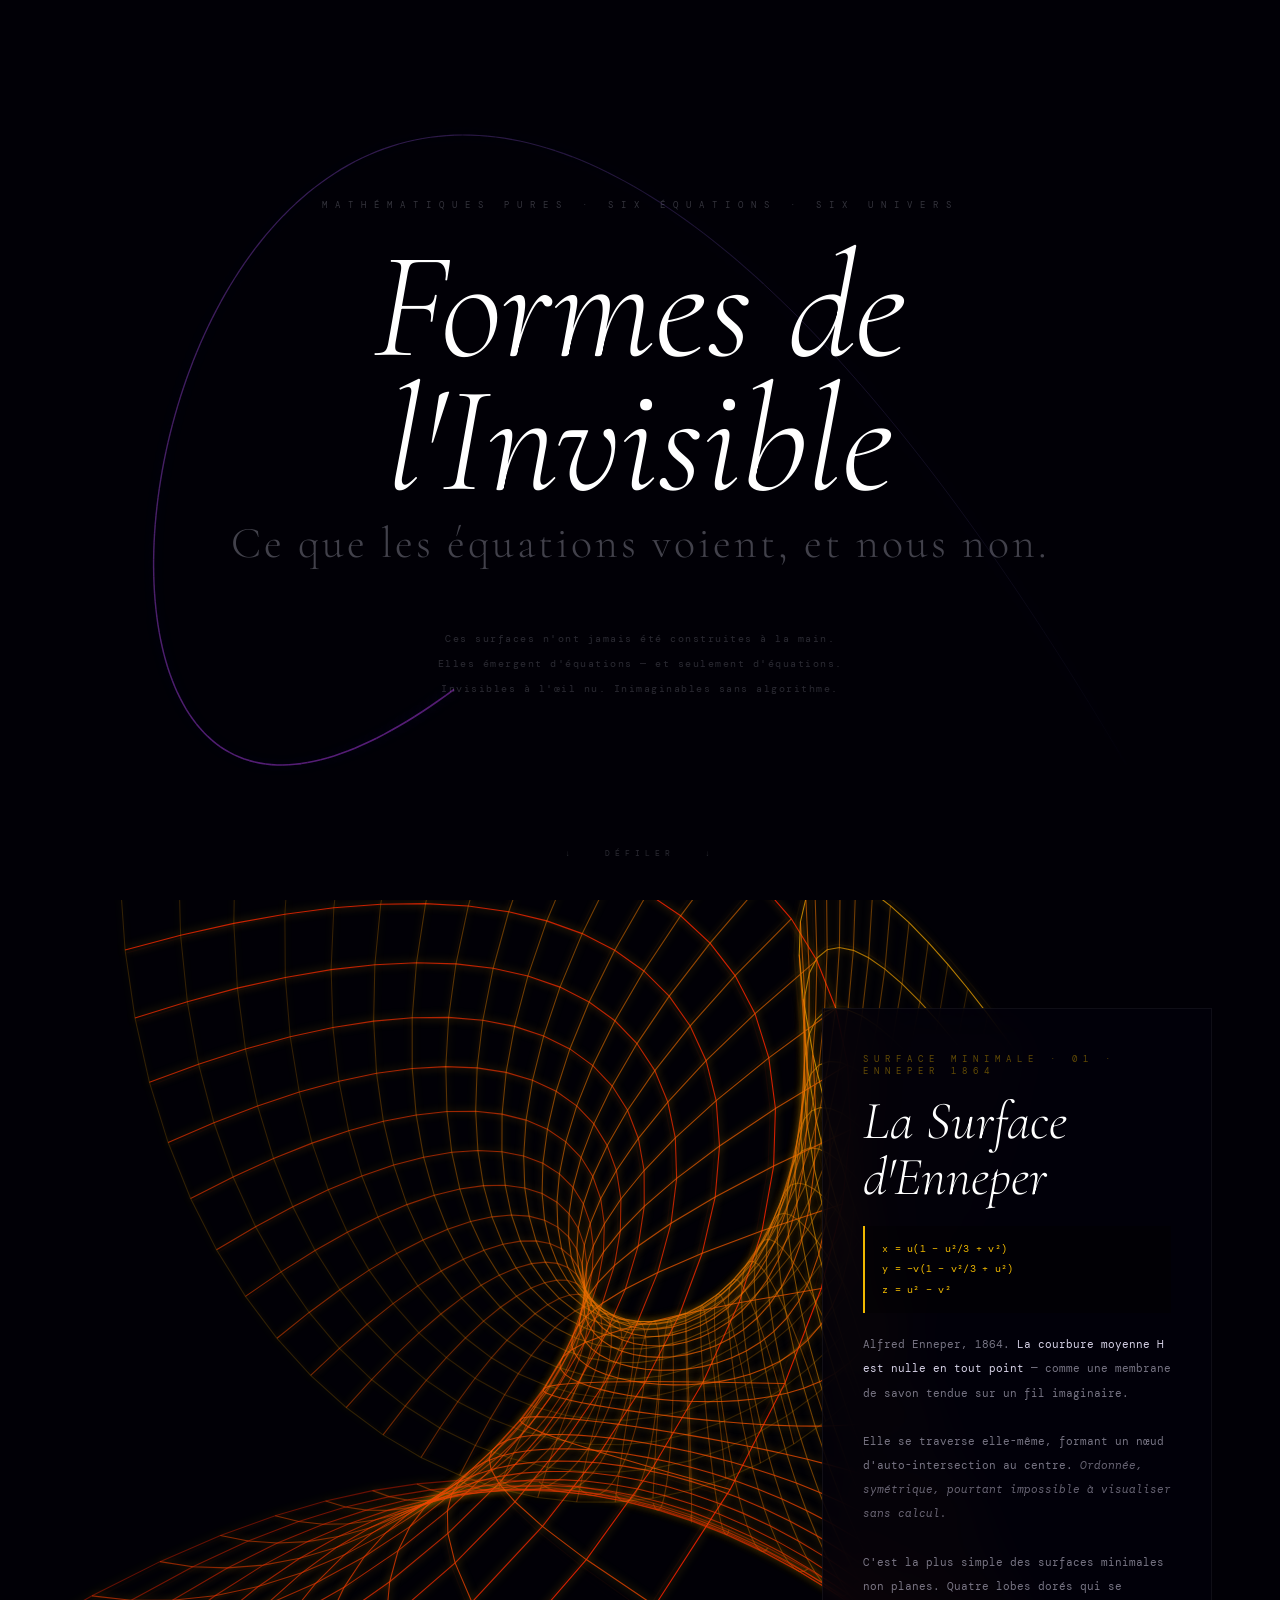
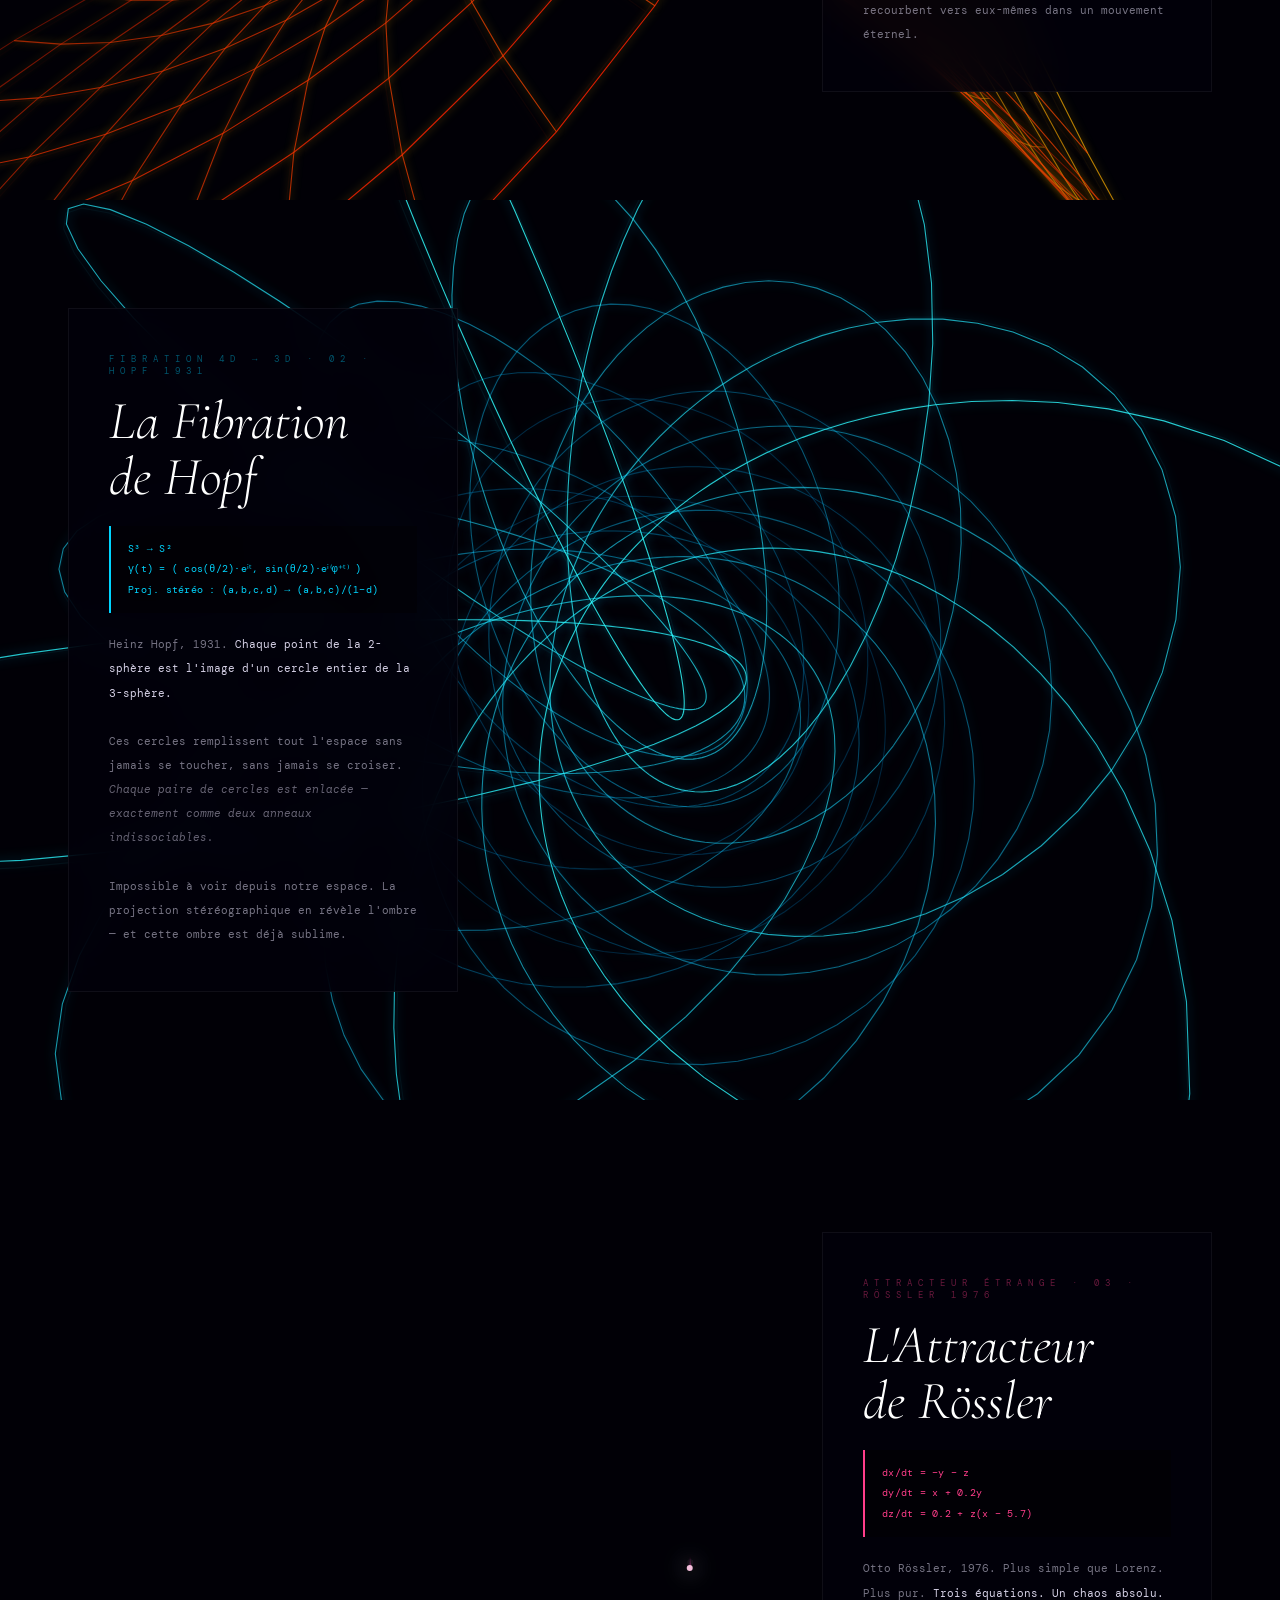
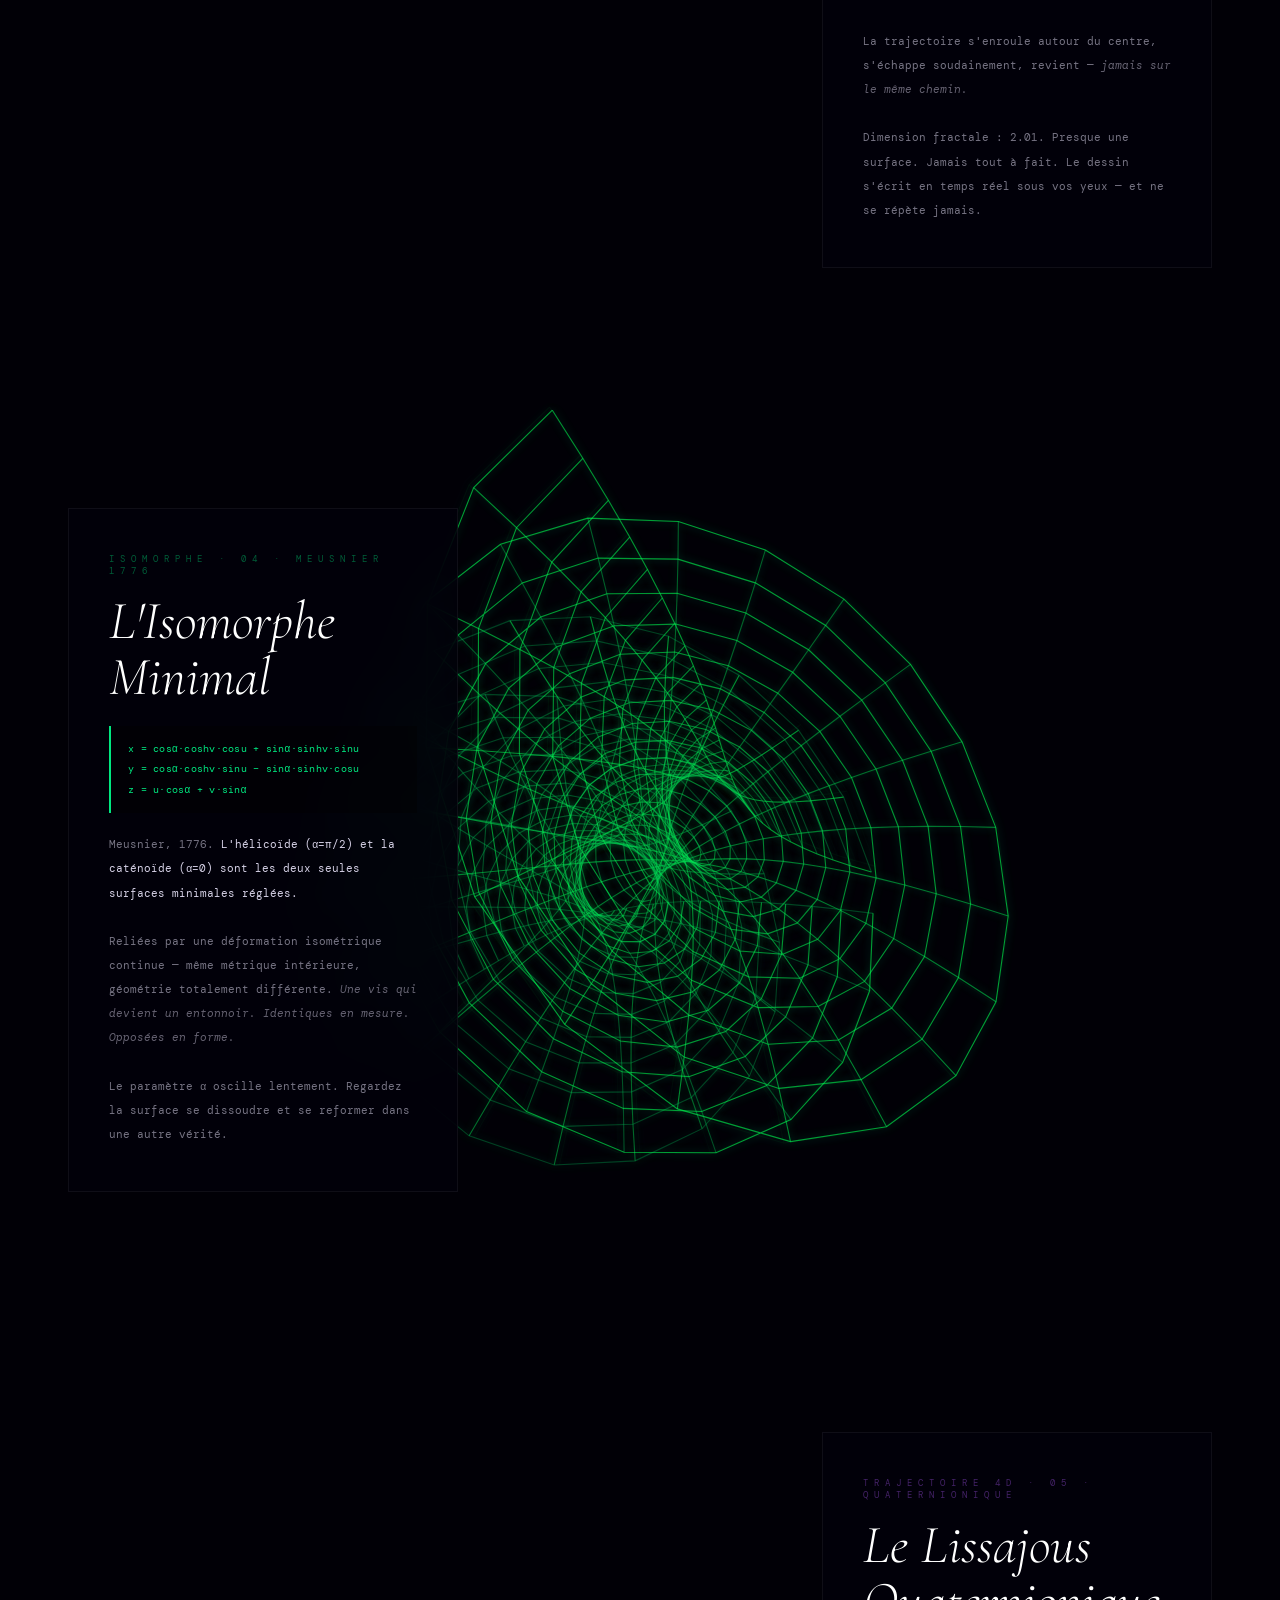
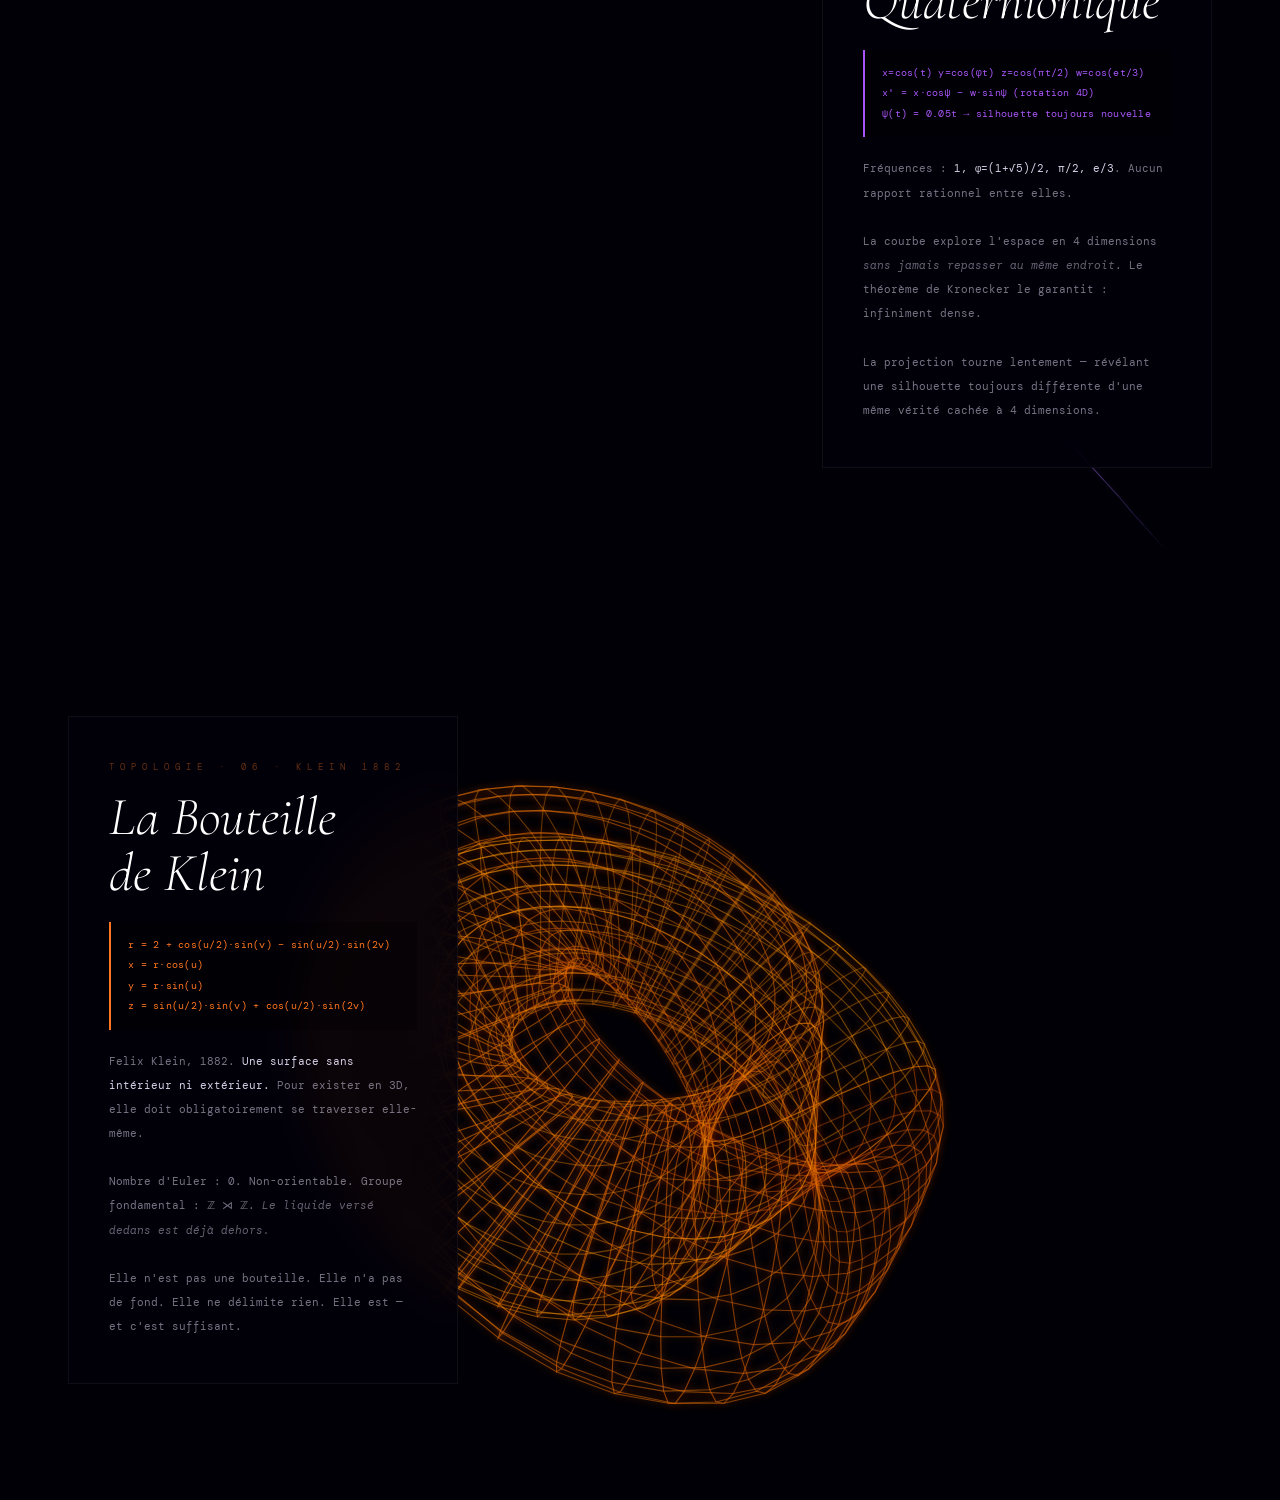
==== formes-de-linvisible/index.html @ 63be2f5f "Ajout de la page Formes de l'Invisible Six surfaces et attracteurs générés par équations, en HTML/ca" ====
<!DOCTYPE html>
<html lang="fr">
<head>
<meta charset="UTF-8">
<meta name="viewport" content="width=device-width, initial-scale=1.0">
<title>Formes de l'Invisible — Équations Pures</title>
<style>
@import url('https://fonts.googleapis.com/css2?family=Cormorant+Garamond:ital,wght@0,300;0,400;1,300;1,400&family=DM+Mono:wght@300;400&display=swap');

*,*::before,*::after{margin:0;padding:0;box-sizing:border-box;}
html{scroll-behavior:smooth;scroll-snap-type:y mandatory;}
body{background:#020007;color:#ede8ff;font-family:'DM Mono',monospace;overflow-x:hidden;}

.s{
  height:100vh;min-height:600px;
  position:relative;display:flex;align-items:center;
  overflow:hidden;scroll-snap-align:start;
}
.s canvas{position:absolute;inset:0;width:100%;height:100%;display:block;}

.panel{
  position:relative;z-index:10;
  width:min(390px,calc(100vw - 48px));
  padding:44px 40px;margin:60px 68px;
  background:rgba(2,0,10,0.80);
  backdrop-filter:blur(22px);-webkit-backdrop-filter:blur(22px);
  border:1px solid rgba(255,255,255,0.055);
}
.s:nth-child(even) .panel{margin-left:auto;}

.pnum{font-size:9px;letter-spacing:6px;text-transform:uppercase;margin-bottom:16px;opacity:.4;}
.ptitle{
  font-family:'Cormorant Garamond',serif;
  font-size:clamp(34px,4.2vw,56px);
  font-style:italic;font-weight:300;
  line-height:1.05;margin-bottom:20px;color:#fff;
}
.peq{
  font-size:10px;line-height:2.05;padding:13px 17px;
  border-left:2.5px solid;margin-bottom:20px;
  background:rgba(0,0,0,.38);letter-spacing:.25px;white-space:pre-line;
}
.pdesc{font-size:10.5px;line-height:2.3;color:rgba(237,232,255,.5);}
.pdesc strong{color:rgba(237,232,255,.9);font-weight:400;}
.pdesc em{font-style:italic;opacity:.85;}

/* HERO */
#hero{
  height:100vh;display:flex;flex-direction:column;
  align-items:center;justify-content:center;
  text-align:center;scroll-snap-align:start;
}
#hero canvas{position:absolute;inset:0;width:100%;height:100%;}
.hi{position:relative;z-index:10;padding:0 24px;}
.hpre{font-size:9px;letter-spacing:8px;text-transform:uppercase;color:rgba(237,232,255,.22);margin-bottom:30px;}
.ht1{
  font-family:'Cormorant Garamond',serif;
  font-size:clamp(72px,13vw,152px);
  font-style:italic;font-weight:300;line-height:.88;color:#fff;margin-bottom:8px;
}
.ht2{
  font-family:'Cormorant Garamond',serif;
  font-size:clamp(20px,3.5vw,44px);
  font-weight:300;color:rgba(237,232,255,.28);margin-bottom:56px;letter-spacing:3px;
}
.hsub{font-size:10px;letter-spacing:1.5px;color:rgba(237,232,255,.18);line-height:2.5;}
.hscroll{
  position:absolute;bottom:42px;
  font-size:8px;letter-spacing:5px;text-transform:uppercase;
  color:rgba(237,232,255,.18);
  animation:sb 3s ease-in-out infinite;
}
@keyframes sb{0%,100%{opacity:.18;transform:translateY(0);}50%{opacity:.35;transform:translateY(7px);}}

@media(max-width:640px){
  .panel{margin:20px;width:calc(100vw - 40px);padding:26px 22px;}
  .s:nth-child(even) .panel{margin-left:20px;}
}
</style>
</head>
<body>

<!-- ═══ HERO ═══ -->
<section id="hero">
  <canvas id="cv0"></canvas>
  <div class="hi">
    <p class="hpre">Mathématiques Pures · Six Équations · Six Univers</p>
    <h1 class="ht1">Formes de<br>l'Invisible</h1>
    <p class="ht2">Ce que les équations voient, et nous non.</p>
    <p class="hsub">
      Ces surfaces n'ont jamais été construites à la main.<br>
      Elles émergent d'équations — et seulement d'équations.<br>
      Invisibles à l'œil nu. Inimaginables sans algorithme.
    </p>
  </div>
  <p class="hscroll">↓ &nbsp; défiler &nbsp; ↓</p>
</section>

<!-- ═══ 01 ENNEPER ═══ -->
<section class="s" style="background:radial-gradient(ellipse 90% 80% at 70% 50%,rgba(45,24,0,.65),#020007)">
  <canvas id="cv1"></canvas>
  <div class="panel">
    <p class="pnum" style="color:#f0b800">Surface Minimale · 01 · Enneper 1864</p>
    <h2 class="ptitle">La Surface<br>d'Enneper</h2>
    <div class="peq" style="border-color:#f0b800;color:#f0b800">x = u(1 − u²/3 + v²)
y = −v(1 − v²/3 + u²)
z = u² − v²</div>
    <p class="pdesc">
      Alfred Enneper, 1864. <strong>La courbure moyenne H est nulle en tout point</strong>
      — comme une membrane de savon tendue sur un fil imaginaire.
      <br><br>
      Elle se traverse elle-même, formant un nœud d'auto-intersection au centre.
      <em>Ordonnée, symétrique, pourtant impossible à visualiser sans calcul.</em>
      <br><br>
      C'est la plus simple des surfaces minimales non planes. Quatre lobes dorés
      qui se recourbent vers eux-mêmes dans un mouvement éternel.
    </p>
  </div>
</section>

<!-- ═══ 02 HOPF ═══ -->
<section class="s" style="background:radial-gradient(ellipse 90% 80% at 30% 50%,rgba(0,25,48,.65),#020007)">
  <canvas id="cv2"></canvas>
  <div class="panel">
    <p class="pnum" style="color:#00d4ff">Fibration 4D → 3D · 02 · Hopf 1931</p>
    <h2 class="ptitle">La Fibration<br>de Hopf</h2>
    <div class="peq" style="border-color:#00d4ff;color:#00d4ff">S³ → S²
γ(t) = ( cos(θ/2)·eⁱᵗ, sin(θ/2)·eⁱ⁽φ⁺ᵗ⁾ )
Proj. stéréo : (a,b,c,d) → (a,b,c)/(1−d)</div>
    <p class="pdesc">
      Heinz Hopf, 1931. <strong>Chaque point de la 2-sphère est l'image
      d'un cercle entier de la 3-sphère.</strong>
      <br><br>
      Ces cercles remplissent tout l'espace sans jamais se toucher,
      sans jamais se croiser. <em>Chaque paire de cercles est enlacée —
      exactement comme deux anneaux indissociables.</em>
      <br><br>
      Impossible à voir depuis notre espace. La projection stéréographique
      en révèle l'ombre — et cette ombre est déjà sublime.
    </p>
  </div>
</section>

<!-- ═══ 03 RÖSSLER ═══ -->
<section class="s" style="background:radial-gradient(ellipse 90% 80% at 70% 50%,rgba(48,0,18,.65),#020007)">
  <canvas id="cv3"></canvas>
  <div class="panel">
    <p class="pnum" style="color:#ff3d8a">Attracteur Étrange · 03 · Rössler 1976</p>
    <h2 class="ptitle">L'Attracteur<br>de Rössler</h2>
    <div class="peq" style="border-color:#ff3d8a;color:#ff3d8a">dx/dt = −y − z
dy/dt = x + 0.2y
dz/dt = 0.2 + z(x − 5.7)</div>
    <p class="pdesc">
      Otto Rössler, 1976. Plus simple que Lorenz. Plus pur.
      <strong>Trois équations. Un chaos absolu.</strong>
      <br><br>
      La trajectoire s'enroule autour du centre, s'échappe soudainement,
      revient — <em>jamais sur le même chemin.</em>
      <br><br>
      Dimension fractale : 2.01. Presque une surface. Jamais tout à fait.
      Le dessin s'écrit en temps réel sous vos yeux — et ne se répète jamais.
    </p>
  </div>
</section>

<!-- ═══ 04 MORPHOSE MINIMALE ═══ -->
<section class="s" style="background:radial-gradient(ellipse 90% 80% at 30% 50%,rgba(0,28,14,.65),#020007)">
  <canvas id="cv4"></canvas>
  <div class="panel">
    <p class="pnum" style="color:#00e880">Isomorphe · 04 · Meusnier 1776</p>
    <h2 class="ptitle">L'Isomorphe<br>Minimal</h2>
    <div class="peq" style="border-color:#00e880;color:#00e880">x = cosα·coshv·cosu + sinα·sinhv·sinu
y = cosα·coshv·sinu − sinα·sinhv·cosu
z = u·cosα + v·sinα</div>
    <p class="pdesc">
      Meusnier, 1776. <strong>L'hélicoïde (α=π/2) et la caténoïde (α=0)
      sont les deux seules surfaces minimales réglées.</strong>
      <br><br>
      Reliées par une déformation isométrique continue — même
      métrique intérieure, géométrie totalement différente.
      <em>Une vis qui devient un entonnoir. Identiques en mesure. Opposées en forme.</em>
      <br><br>
      Le paramètre α oscille lentement. Regardez la surface se dissoudre
      et se reformer dans une autre vérité.
    </p>
  </div>
</section>

<!-- ═══ 05 LISSAJOUS 4D ═══ -->
<section class="s" style="background:radial-gradient(ellipse 90% 80% at 70% 50%,rgba(20,0,48,.65),#020007)">
  <canvas id="cv5"></canvas>
  <div class="panel">
    <p class="pnum" style="color:#a855f7">Trajectoire 4D · 05 · Quaternionique</p>
    <h2 class="ptitle">Le Lissajous<br>Quaternionique</h2>
    <div class="peq" style="border-color:#a855f7;color:#a855f7">x=cos(t)  y=cos(φt)  z=cos(πt/2)  w=cos(et/3)
x' = x·cosψ − w·sinψ  (rotation 4D)
ψ(t) = 0.05t  →  silhouette toujours nouvelle</div>
    <p class="pdesc">
      Fréquences : <strong>1, φ=(1+√5)/2, π/2, e/3</strong>.
      Aucun rapport rationnel entre elles.
      <br><br>
      La courbe explore l'espace en 4 dimensions <em>sans jamais repasser
      au même endroit</em>. Le théorème de Kronecker le garantit : infiniment dense.
      <br><br>
      La projection tourne lentement — révélant une silhouette toujours
      différente d'une même vérité cachée à 4 dimensions.
    </p>
  </div>
</section>

<!-- ═══ 06 KLEIN ═══ -->
<section class="s" style="background:radial-gradient(ellipse 90% 80% at 30% 50%,rgba(44,14,0,.65),#020007)">
  <canvas id="cv6"></canvas>
  <div class="panel">
    <p class="pnum" style="color:#ff7520">Topologie · 06 · Klein 1882</p>
    <h2 class="ptitle">La Bouteille<br>de Klein</h2>
    <div class="peq" style="border-color:#ff7520;color:#ff7520">r = 2 + cos(u/2)·sin(v) − sin(u/2)·sin(2v)
x = r·cos(u)
y = r·sin(u)
z = sin(u/2)·sin(v) + cos(u/2)·sin(2v)</div>
    <p class="pdesc">
      Felix Klein, 1882. <strong>Une surface sans intérieur ni extérieur.</strong>
      Pour exister en 3D, elle doit obligatoirement se traverser elle-même.
      <br><br>
      Nombre d'Euler : 0. Non-orientable. Groupe fondamental : ℤ ⋊ ℤ.
      <em>Le liquide versé dedans est déjà dehors.</em>
      <br><br>
      Elle n'est pas une bouteille. Elle n'a pas de fond. Elle ne délimite rien.
      Elle est — et c'est suffisant.
    </p>
  </div>
</section>

<script>
'use strict';

// ═══════════════════════════════════════════════
//  MATH 3D
// ═══════════════════════════════════════════════
const rx=(p,a)=>{const c=Math.cos(a),s=Math.sin(a);return[p[0],p[1]*c-p[2]*s,p[1]*s+p[2]*c];};
const ry=(p,a)=>{const c=Math.cos(a),s=Math.sin(a);return[p[0]*c+p[2]*s,p[1],-p[0]*s+p[2]*c];};
function prj(p,W,H,fov=420){const sc=fov/(fov-p[2]*.52);return[W*.5+p[0]*sc,H*.5+p[1]*sc,p[2]];}
function clamp(x,a,b){return Math.max(a,Math.min(b,x));}

// ─── surface grid renderer ───────────────────
function drawSurface(ctx,W,H,pts,nu,nv,getColor,fov=420){
  ctx.lineWidth=1.1;
  // horizontal lines
  for(let i=0;i<nu;i++){
    ctx.beginPath();
    let zSum=0;
    for(let j=0;j<nv;j++){
      const[px,py,pz]=prj(pts[i*nv+j],W,H,fov);
      zSum+=pz;
      j===0?ctx.moveTo(px,py):ctx.lineTo(px,py);
    }
    const avg=zSum/nv;
    ctx.strokeStyle=getColor(i/nu,avg);
    ctx.stroke();
  }
  // vertical lines
  for(let j=0;j<nv;j++){
    ctx.beginPath();
    let zSum=0;
    for(let i=0;i<nu;i++){
      const[px,py,pz]=prj(pts[i*nv+j],W,H,fov);
      zSum+=pz;
      i===0?ctx.moveTo(px,py):ctx.lineTo(px,py);
    }
    const avg=zSum/nu;
    ctx.strokeStyle=getColor(j/nv,avg);
    ctx.stroke();
  }
}

// ═══════════════════════════════════════════════
//  VIZ 0 — HERO : nebula de lissajous doux
// ═══════════════════════════════════════════════
const heroState={pts:[],s:0};
function drawHero(ctx,W,H,t){
  ctx.fillStyle='rgba(2,0,7,.92)';ctx.fillRect(0,0,W,H);
  const phi=(1+Math.sqrt(5))/2;
  const dt=0.018;
  for(let k=0;k<4;k++){
    heroState.s+=dt;
    const s=heroState.s;
    const x=Math.cos(s)*W*.38+W*.5;
    const y=Math.cos(phi*s)*H*.35+H*.5;
    heroState.pts.push([x,y]);
    if(heroState.pts.length>1800)heroState.pts.shift();
  }
  if(heroState.pts.length<2)return;
  ctx.save();
  ctx.shadowBlur=14;ctx.shadowColor='rgba(120,80,255,.6)';
  for(let i=1;i<heroState.pts.length;i++){
    const alpha=i/heroState.pts.length;
    ctx.beginPath();
    ctx.moveTo(heroState.pts[i-1][0],heroState.pts[i-1][1]);
    ctx.lineTo(heroState.pts[i][0],heroState.pts[i][1]);
    ctx.strokeStyle=`rgba(${Math.floor(100+80*Math.sin(i*.01))},${Math.floor(60+60*Math.cos(i*.007))},${Math.floor(200+55*Math.sin(i*.013))},${alpha*.55})`;
    ctx.lineWidth=.7+alpha*1.0;
    ctx.stroke();
  }
  ctx.restore();
  // faint title hint: nothing, let CSS text shine
}

// ═══════════════════════════════════════════════
//  VIZ 1 — ENNEPER
// ═══════════════════════════════════════════════
function drawEnneper(ctx,W,H,t){
  ctx.fillStyle='rgba(2,0,7,.93)';ctx.fillRect(0,0,W,H);
  const n=34,sc=Math.min(W,H)*.135;
  const pts=[];
  for(let i=0;i<n;i++){
    for(let j=0;j<n;j++){
      const u=-1.78+(i/(n-1))*3.56;
      const v=-1.78+(j/(n-1))*3.56;
      let p=[
        sc*(u-u*u*u/3+u*v*v),
        sc*(-(v-v*v*v/3+v*u*u)),
        sc*(u*u-v*v)
      ];
      p=ry(p,t*.22);p=rx(p,t*.12+.4);
      pts.push(p);
    }
  }
  ctx.save();ctx.shadowBlur=9;ctx.shadowColor='rgba(240,184,0,.7)';
  function enColor(k,z){
    const d=clamp((z+sc*2)/(sc*4),.05,1);
    const b=Math.floor(30+140*k);
    return`rgba(240,${b},0,${.15+.75*d})`;
  }
  drawSurface(ctx,W,H,pts,n,n,enColor);
  ctx.restore();
}

// ═══════════════════════════════════════════════
//  VIZ 2 — HOPF FIBRATION
// ═══════════════════════════════════════════════
function drawHopf(ctx,W,H,t){
  ctx.fillStyle='rgba(2,0,7,.93)';ctx.fillRect(0,0,W,H);
  const N_fib=26, N_pts=90;
  const sc=Math.min(W,H)*.26;
  const goldenA=2.39996;
  ctx.save();
  ctx.shadowBlur=11;ctx.shadowColor='rgba(0,210,255,.65)';
  ctx.lineWidth=1.1;
  for(let fi=0;fi<N_fib;fi++){
    const theta=.45+(fi/(N_fib-1))*1.65;  // θ ∈ [0.45, 2.1]
    const phi_base=fi*goldenA;
    const cHalf=Math.cos(theta*.5), sHalf=Math.sin(theta*.5);
    const frac=fi/(N_fib-1); // 0..1
    const r=Math.floor(0+50*frac);
    const g=Math.floor(170+85*frac);
    const b=255;
    ctx.beginPath();
    let first=true;
    for(let pi=0;pi<=N_pts;pi++){
      const tp=pi/N_pts*Math.PI*2;
      const a=cHalf*Math.cos(tp);
      const bv=cHalf*Math.sin(tp);
      const c=sHalf*Math.cos(phi_base+tp);
      const d=sHalf*Math.sin(phi_base+tp);
      const denom=1-d;
      if(Math.abs(denom)<.02)continue;
      let p=[a/denom*sc, bv/denom*sc, c/denom*sc];
      p=ry(p,t*.18);p=rx(p,t*.11+.3);
      const[px,py,pz]=prj(p,W,H,500);
      const depth=clamp((pz+sc*3)/(sc*6),.05,1);
      if(first){ctx.moveTo(px,py);first=false;}else ctx.lineTo(px,py);
    }
    ctx.strokeStyle=`rgba(${r},${g},${b},${.2+.65*(fi/N_fib)})`;
    ctx.stroke();
  }
  ctx.restore();
}

// ═══════════════════════════════════════════════
//  VIZ 3 — RÖSSLER
// ═══════════════════════════════════════════════
const rosslerState={x:1,y:0,z:0,pts:[]};
function drawRossler(ctx,W,H,t){
  ctx.fillStyle='rgba(2,0,7,.93)';ctx.fillRect(0,0,W,H);
  const rs=rosslerState;
  const sc=Math.min(W,H)*.065;
  const dt=0.015;
  for(let k=0;k<7;k++){
    const{x,y,z}=rs;
    rs.x+=(-y-z)*dt;
    rs.y+=(x+.2*y)*dt;
    rs.z+=(.2+z*(x-5.7))*dt;
    let p=[rs.x*sc, rs.y*sc, rs.z*sc];
    p=ry(p,.5);p=rx(p,.25);
    rs.pts.push(p);
    if(rs.pts.length>2600)rs.pts.shift();
  }
  if(rs.pts.length<2)return;
  ctx.save();
  ctx.lineWidth=1.1;
  ctx.shadowBlur=12;ctx.shadowColor='rgba(255,50,130,.7)';
  for(let i=1;i<rs.pts.length;i++){
    const alpha=i/rs.pts.length;
    const[px,py]=prj(rs.pts[i],W,H,500);
    const[ppx,ppy]=prj(rs.pts[i-1],W,H,500);
    ctx.beginPath();
    ctx.moveTo(ppx,ppy);ctx.lineTo(px,py);
    const hue=320+40*Math.sin(i*.0025);
    ctx.strokeStyle=`hsla(${hue},100%,60%,${.08+.82*alpha*alpha})`;
    ctx.stroke();
  }
  // draw last segment tip bright
  const tip=rs.pts[rs.pts.length-1];
  const[tx,ty]=prj(tip,W,H,500);
  ctx.shadowBlur=22;ctx.shadowColor='#fff';
  ctx.beginPath();ctx.arc(tx,ty,3,0,Math.PI*2);
  ctx.fillStyle='rgba(255,200,230,.95)';ctx.fill();
  ctx.restore();
}

// ═══════════════════════════════════════════════
//  VIZ 4 — HÉLICOÏDE ↔ CATÉNOÏDE
// ═══════════════════════════════════════════════
function drawMinimal(ctx,W,H,t){
  ctx.fillStyle='rgba(2,0,7,.93)';ctx.fillRect(0,0,W,H);
  const n=32,sc=Math.min(W,H)*.09;
  const alpha=(Math.sin(t*.32)*.5+.5)*Math.PI*.5; // 0 → π/2
  const pts=[];
  for(let i=0;i<n;i++){
    for(let j=0;j<n;j++){
      const u=-Math.PI*1.6+(i/(n-1))*Math.PI*3.2;
      const v=-2+(j/(n-1))*4;
      const ca=Math.cos(alpha),sa=Math.sin(alpha);
      const ch=Math.cosh(v),sh=Math.sinh(v);
      let p=[
        sc*(ca*ch*Math.cos(u)+sa*sh*Math.sin(u)),
        sc*(ca*ch*Math.sin(u)-sa*sh*Math.cos(u)),
        sc*(u*ca+v*sa)
      ];
      p=ry(p,t*.28);p=rx(p,t*.1+.2);
      pts.push(p);
    }
  }
  ctx.save();ctx.shadowBlur=9;ctx.shadowColor='rgba(0,230,120,.65)';
  function minColor(k,z){
    const d=clamp((z+sc*5)/(sc*10),.05,1);
    const g=Math.floor(170+85*k);
    return`rgba(0,${g},80,${.12+.72*d})`;
  }
  drawSurface(ctx,W,H,pts,n,n,minColor,500);
  ctx.restore();
}

// ═══════════════════════════════════════════════
//  VIZ 5 — LISSAJOUS QUATERNIONIQUE
// ═══════════════════════════════════════════════
const lissState={pts:[],s:0};
function drawLissajous(ctx,W,H,t){
  ctx.fillStyle='rgba(2,0,7,.93)';ctx.fillRect(0,0,W,H);
  const phi=(1+Math.sqrt(5))*.5;
  const sc=Math.min(W,H)*.36;
  const dt=.045;
  const psi=t*.045; // 4D rotation angle
  for(let k=0;k<5;k++){
    lissState.s+=dt;
    const s=lissState.s;
    const x=Math.cos(s);
    const y=Math.cos(phi*s);
    const z=Math.cos(Math.PI*.5*s);
    const w=Math.cos(Math.E/3*s);
    // rotate in (x,w) plane
    const xp=x*Math.cos(psi)-w*Math.sin(psi);
    let p=[xp*sc,y*sc,z*sc];
    p=ry(p,t*.18);p=rx(p,t*.08);
    lissState.pts.push(p);
    if(lissState.pts.length>2800)lissState.pts.shift();
  }
  if(lissState.pts.length<2)return;
  ctx.save();ctx.lineWidth=1.1;
  ctx.shadowBlur=10;ctx.shadowColor='rgba(168,85,247,.7)';
  for(let i=1;i<lissState.pts.length;i++){
    const alpha=i/lissState.pts.length;
    const[px,py]=prj(lissState.pts[i],W,H,500);
    const[ppx,ppy]=prj(lissState.pts[i-1],W,H,500);
    ctx.beginPath();ctx.moveTo(ppx,ppy);ctx.lineTo(px,py);
    const hue=260+60*Math.sin(i*.003);
    ctx.strokeStyle=`hsla(${hue},80%,68%,${.05+.75*alpha*alpha})`;
    ctx.stroke();
  }
  ctx.restore();
}

// ═══════════════════════════════════════════════
//  VIZ 6 — BOUTEILLE DE KLEIN
// ═══════════════════════════════════════════════
function drawKlein(ctx,W,H,t){
  ctx.fillStyle='rgba(2,0,7,.93)';ctx.fillRect(0,0,W,H);
  const n=44,sc=Math.min(W,H)*.115;
  const pts=[];
  for(let i=0;i<n;i++){
    for(let j=0;j<n;j++){
      const u=(i/(n-1))*Math.PI*2;
      const v=(j/(n-1))*Math.PI*2;
      const cu2=Math.cos(u*.5),su2=Math.sin(u*.5);
      const sv=Math.sin(v),s2v=Math.sin(2*v);
      const r=2+cu2*sv-su2*s2v;
      let p=[
        sc*r*Math.cos(u),
        sc*r*Math.sin(u),
        sc*(su2*sv+cu2*s2v)
      ];
      p=ry(p,t*.22);p=rx(p,t*.13+.5);
      pts.push(p);
    }
  }
  ctx.save();ctx.shadowBlur=9;ctx.shadowColor='rgba(255,117,32,.65)';
  function kleinColor(k,z){
    const d=clamp((z+sc*3.5)/(sc*7),.05,1);
    const rr=Math.floor(200+55*k);
    const gg=Math.floor(80+80*k);
    return`rgba(${rr},${gg},0,${.1+.75*d})`;
  }
  drawSurface(ctx,W,H,pts,n,n,kleinColor);
  ctx.restore();
}

// ═══════════════════════════════════════════════
//  ANIMATION LOOP
// ═══════════════════════════════════════════════
const vizMap={
  cv0:drawHero,cv1:drawEnneper,cv2:drawHopf,
  cv3:drawRossler,cv4:drawMinimal,cv5:drawLissajous,cv6:drawKlein
};
const active=new Set();

// Init canvas sizes
function sizeCanvas(cv){
  const dpr=window.devicePixelRatio||1;
  const W=cv.offsetWidth,H=cv.offsetHeight;
  if(!W||!H)return false;
  if(cv.width!==W*dpr||cv.height!==H*dpr){cv.width=W*dpr;cv.height=H*dpr;}
  return true;
}

// IntersectionObserver
const io=new IntersectionObserver(entries=>{
  entries.forEach(e=>{
    if(e.isIntersecting)active.add(e.target.id);
    else active.delete(e.target.id);
  });
},{threshold:.05});

Object.keys(vizMap).forEach(id=>{
  const cv=document.getElementById(id);
  if(cv)io.observe(cv);
});

let globalT=0,lastTs=0;
function loop(ts){
  const dt=Math.min((ts-lastTs)/1000,.05);
  lastTs=ts;globalT+=dt;
  active.forEach(id=>{
    const cv=document.getElementById(id);
    if(!cv||!sizeCanvas(cv))return;
    const dpr=window.devicePixelRatio||1;
    const W=cv.offsetWidth,H=cv.offsetHeight;
    const ctx=cv.getContext('2d');
    ctx.setTransform(dpr,0,0,dpr,0,0);
    vizMap[id](ctx,W,H,globalT);
  });
  requestAnimationFrame(loop);
}
requestAnimationFrame(loop);
</script>
</body>
</html>
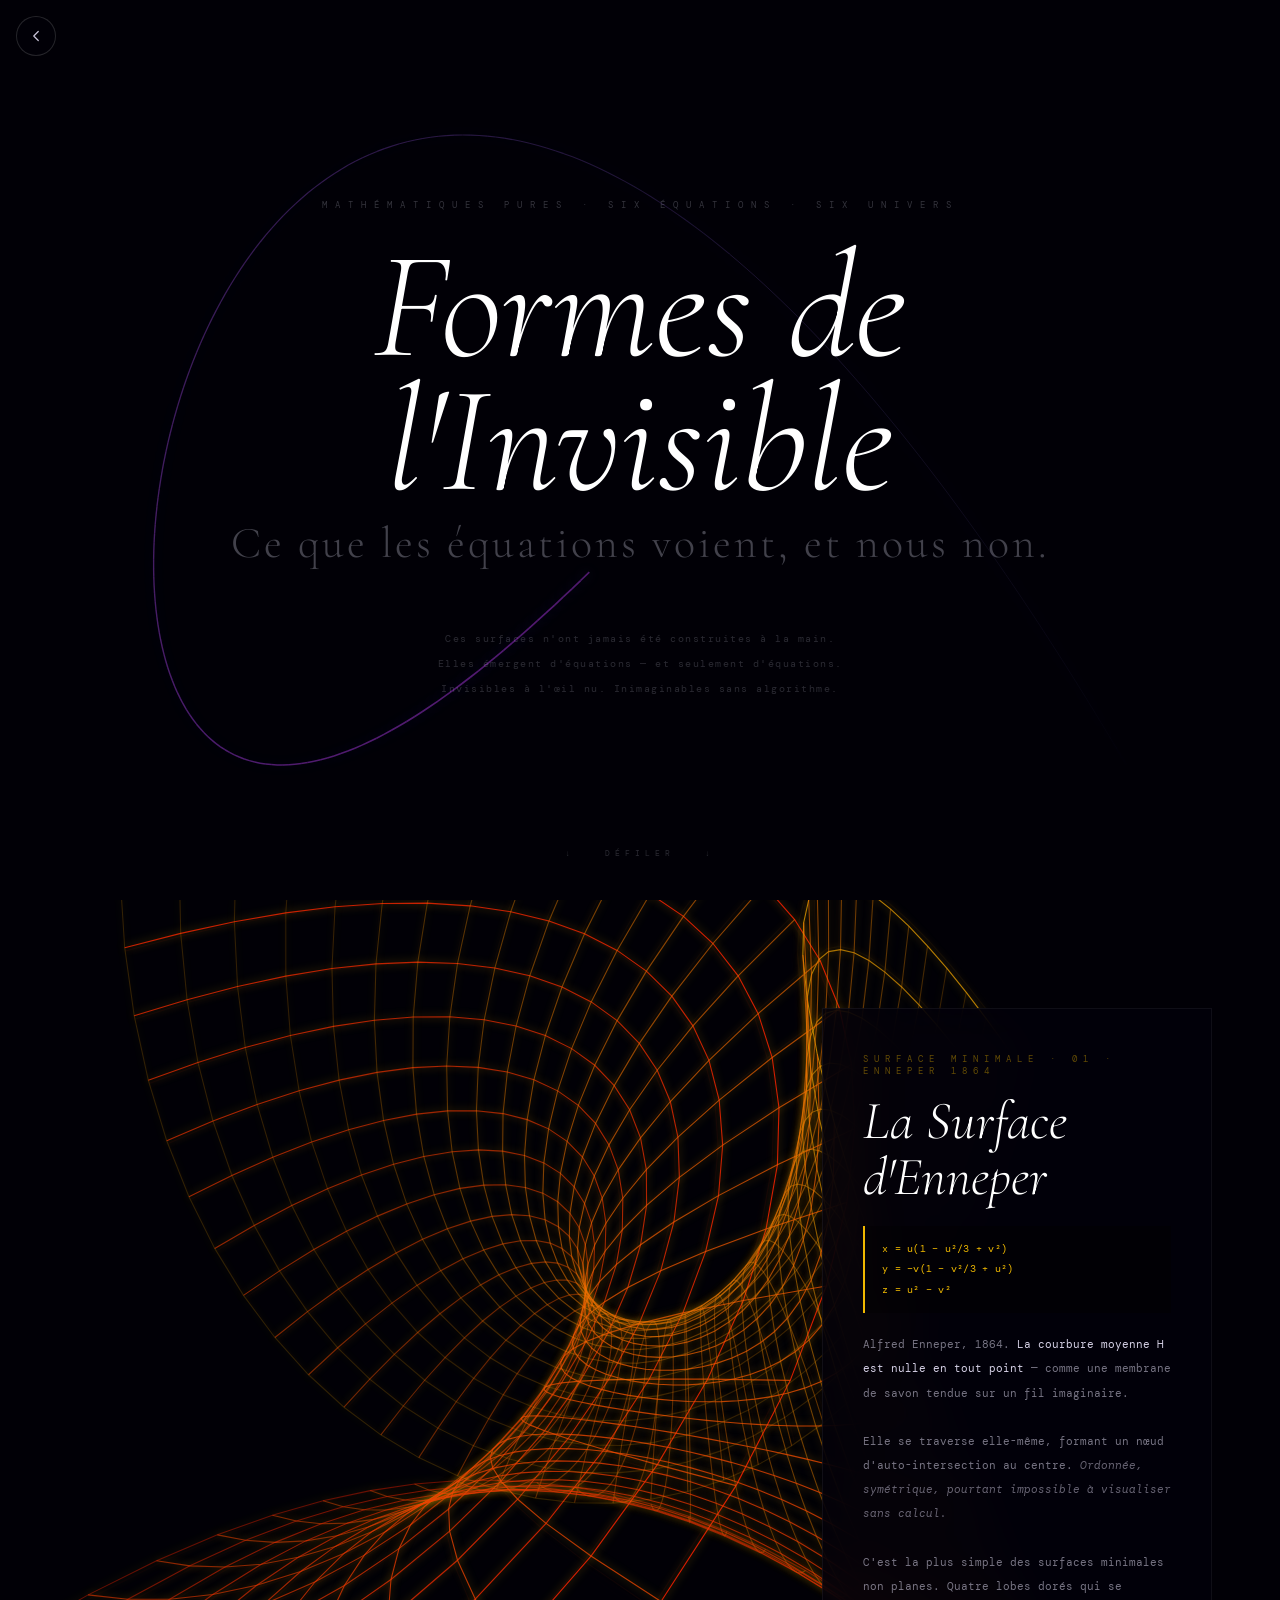
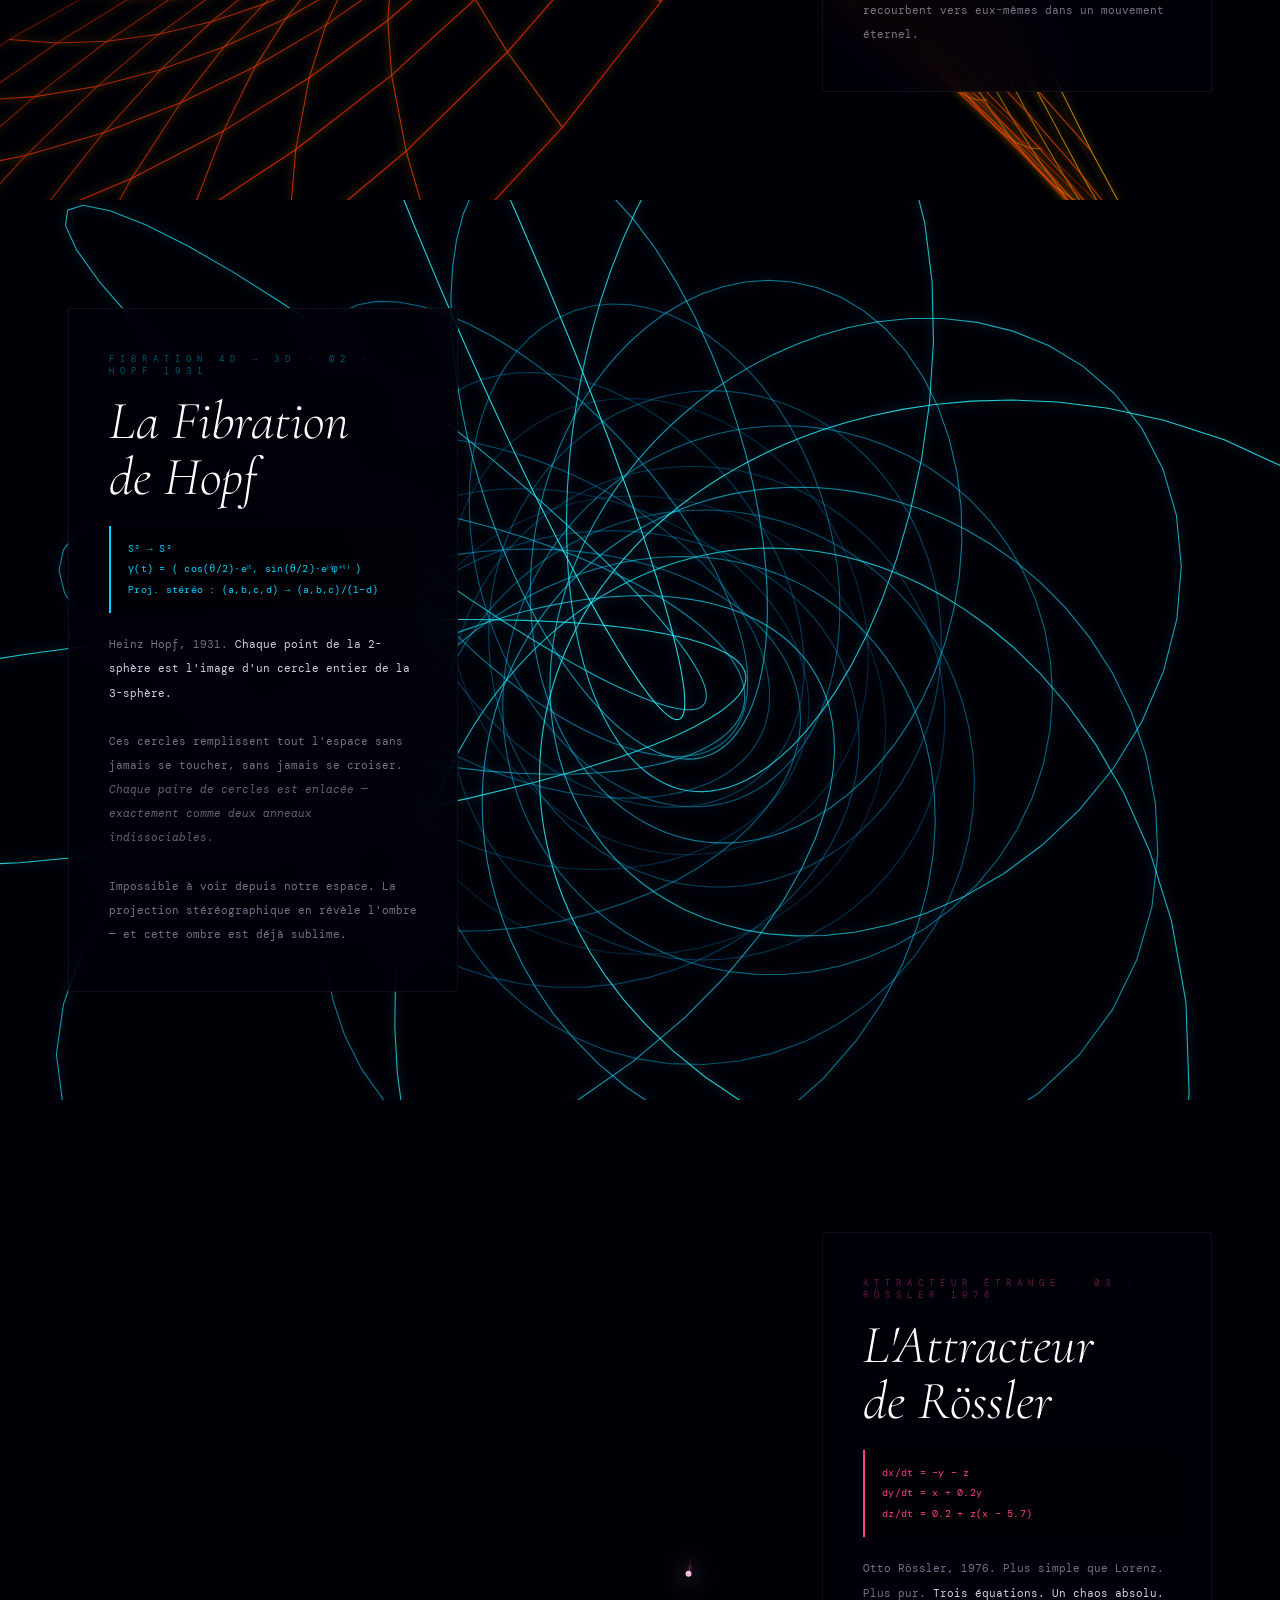
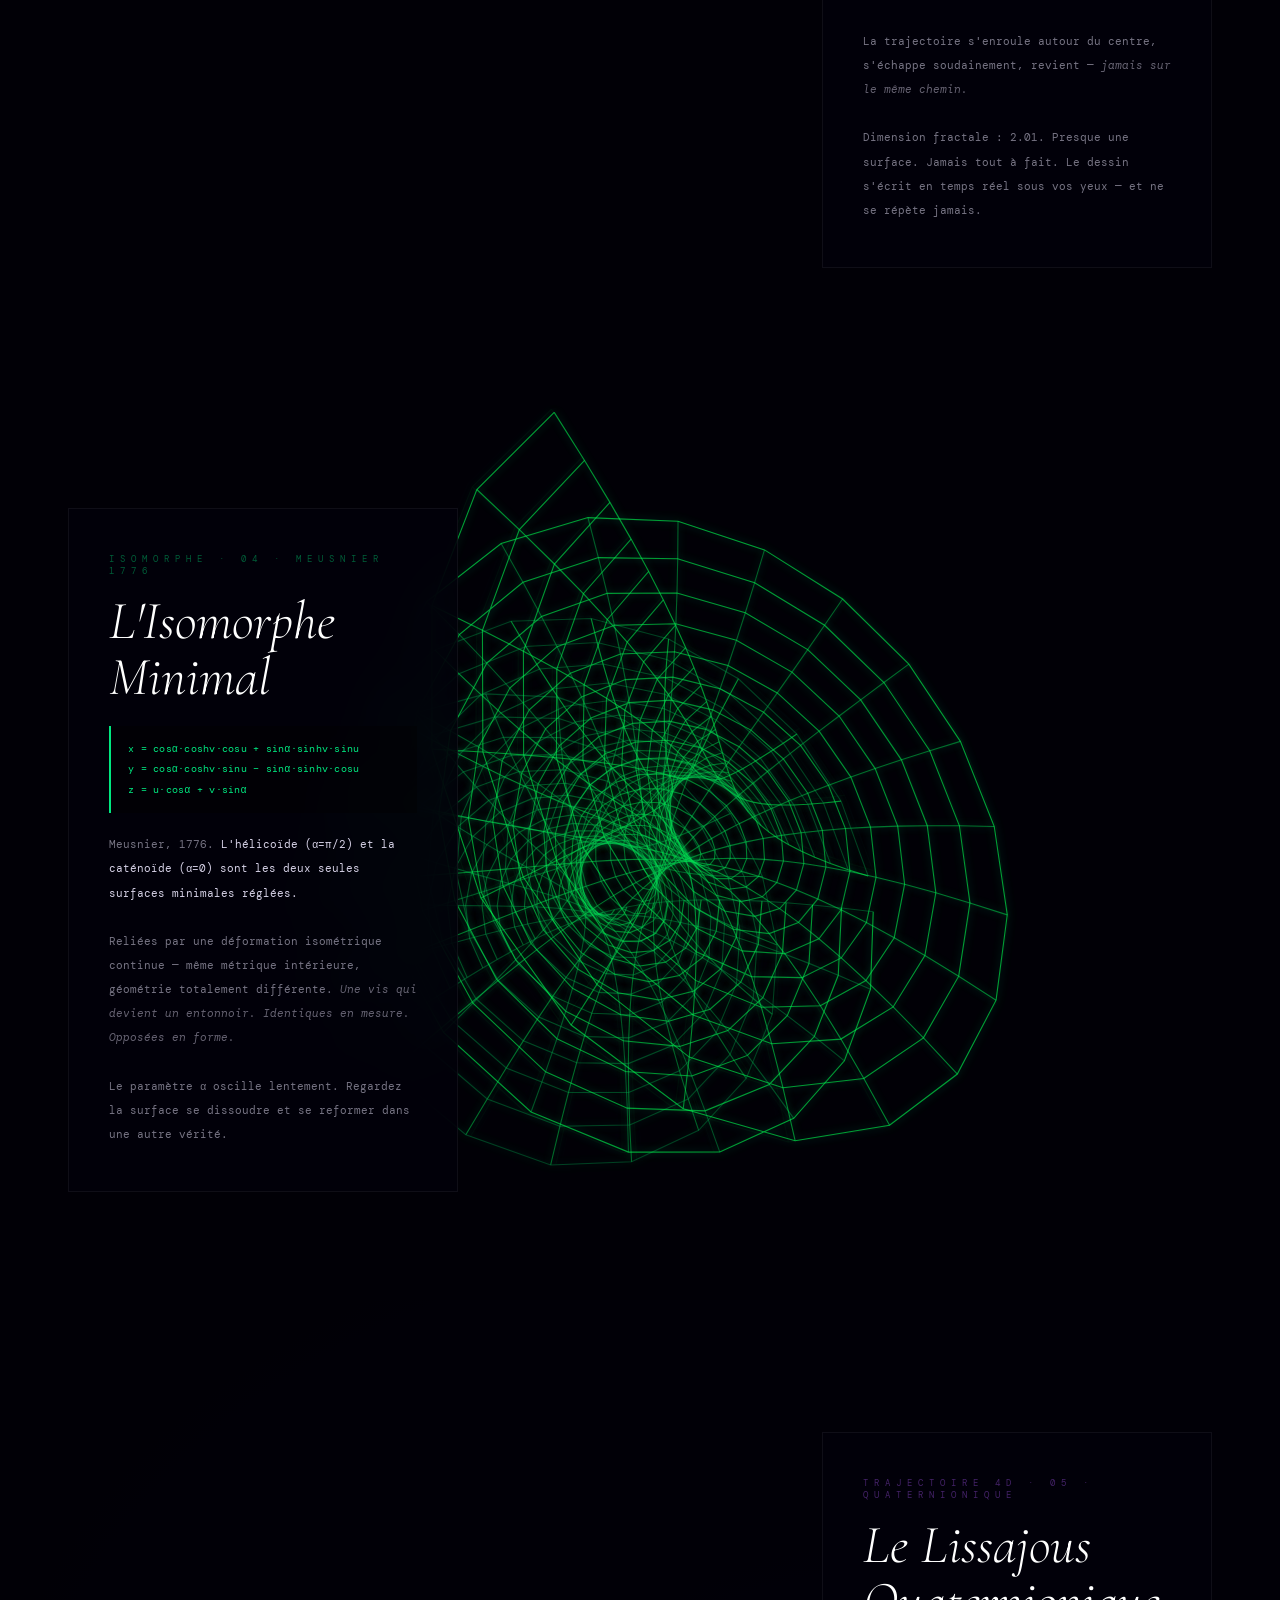
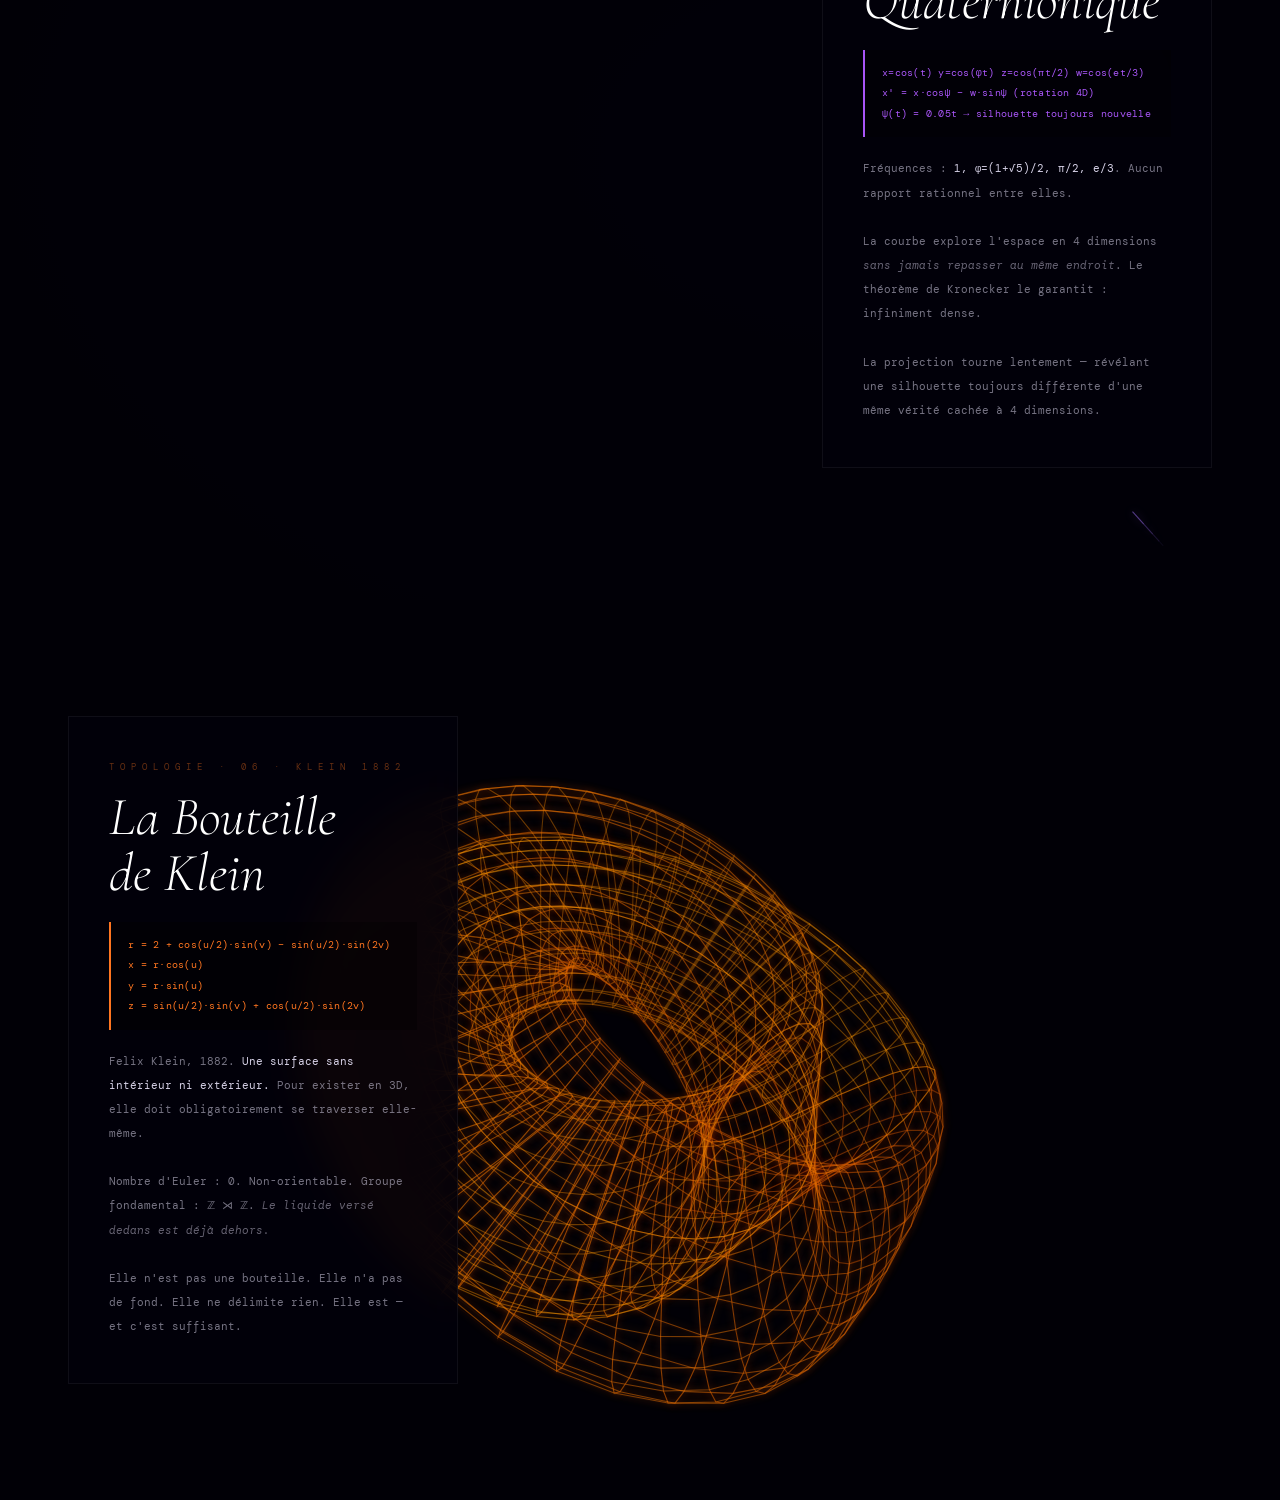
==== commit 90f2ccd9: "Icônes retour vers l'accueil sur les trois pages d'art Formes de l'Invisible, Rêve Géométrique Bleu " ====
--- a/formes-de-linvisible/index.html
+++ b/formes-de-linvisible/index.html
@@ -79,6 +79,13 @@
 </style>
 </head>
 <body>
+
+<a href="../accueil/" class="pp-back" aria-label="Retour à l'accueil" title="Retour à l'accueil"><svg viewBox="0 0 24 24" width="18" height="18" aria-hidden="true"><path d="M15 18l-6-6 6-6" fill="none" stroke="currentColor" stroke-width="1.6" stroke-linecap="round" stroke-linejoin="round"/></svg></a>
+<style>
+.pp-back{position:fixed;top:16px;left:16px;z-index:1000;width:40px;height:40px;display:flex;align-items:center;justify-content:center;border-radius:50%;color:rgba(237,232,255,.85);background:rgba(2,0,10,.55);border:1px solid rgba(255,255,255,.14);-webkit-backdrop-filter:blur(10px);backdrop-filter:blur(10px);cursor:pointer;text-decoration:none;transition:background .25s,border-color .25s,transform .25s}
+.pp-back:hover,.pp-back:focus-visible{background:rgba(2,0,10,.85);border-color:rgba(255,255,255,.4);transform:translateX(-2px)}
+.pp-back:focus-visible{outline:2px solid rgba(237,232,255,.7);outline-offset:3px}
+</style>
 
 <!-- ═══ HERO ═══ -->
 <section id="hero">
